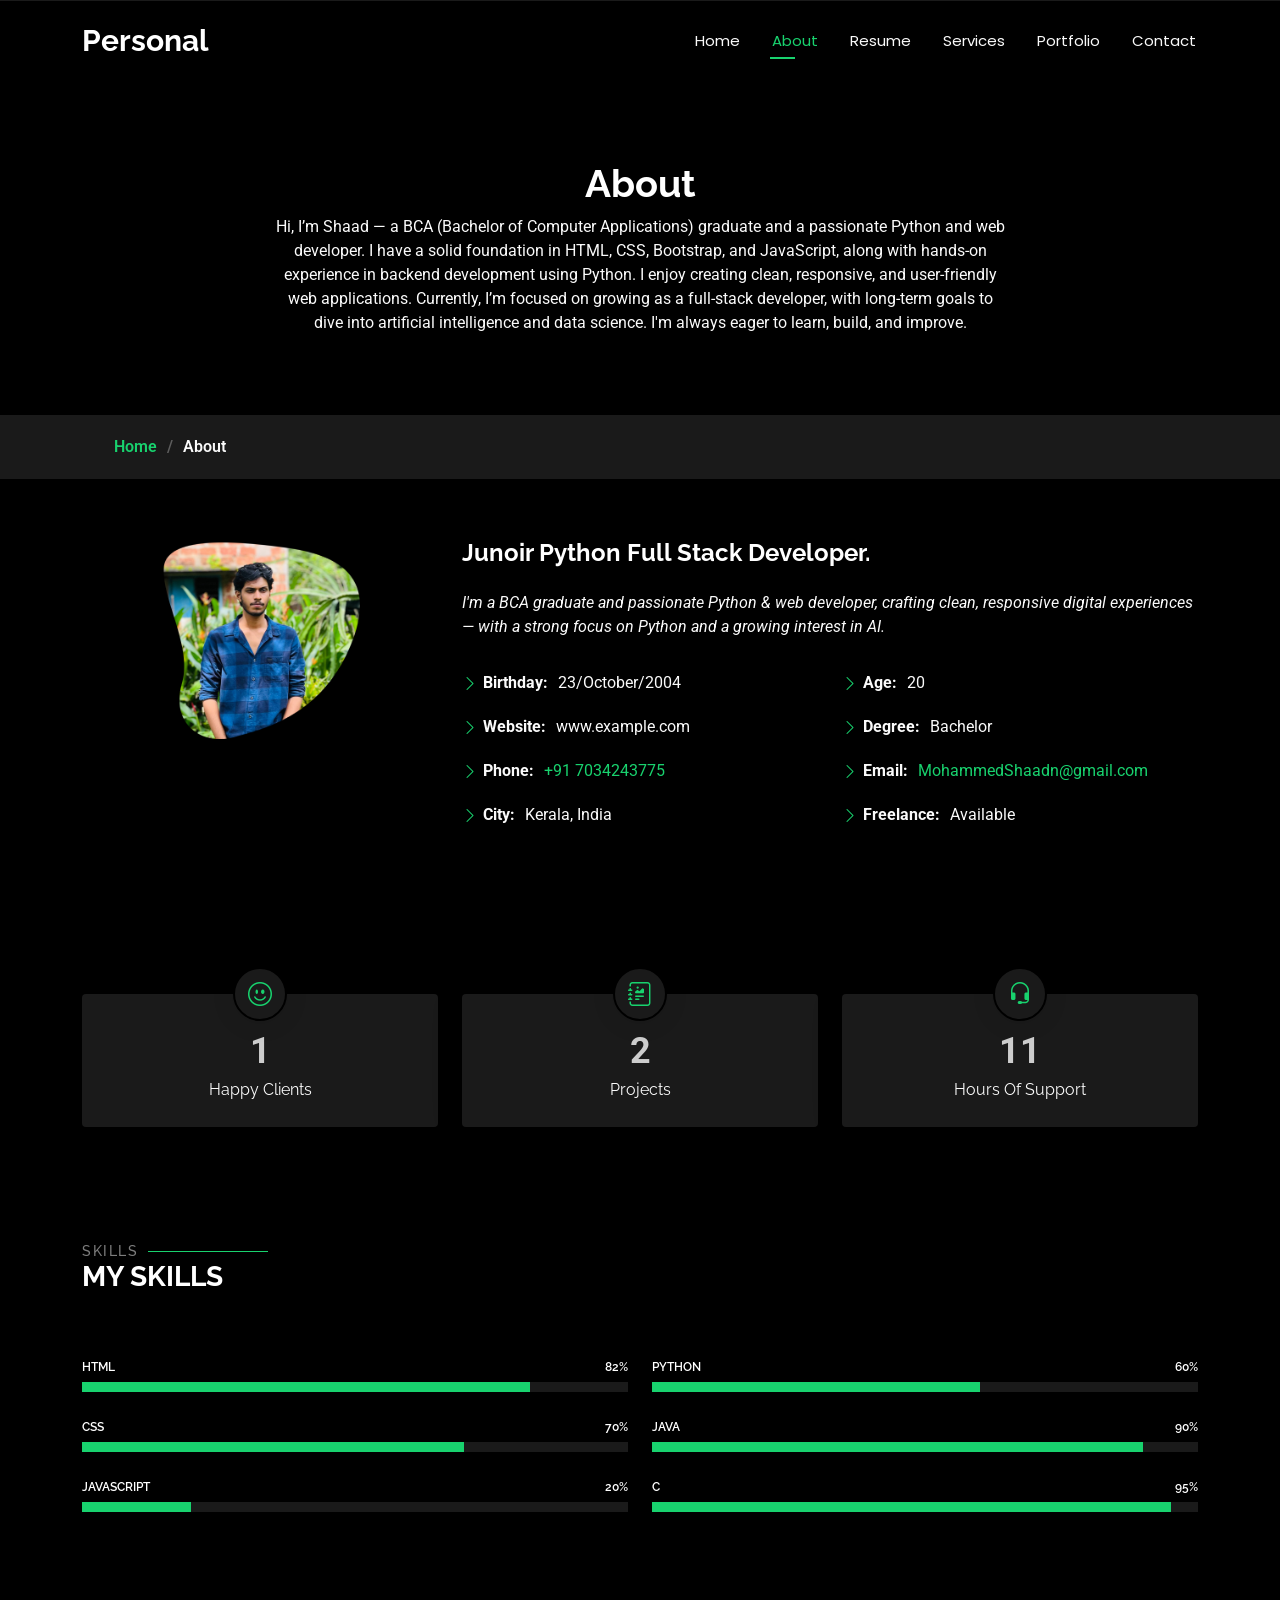
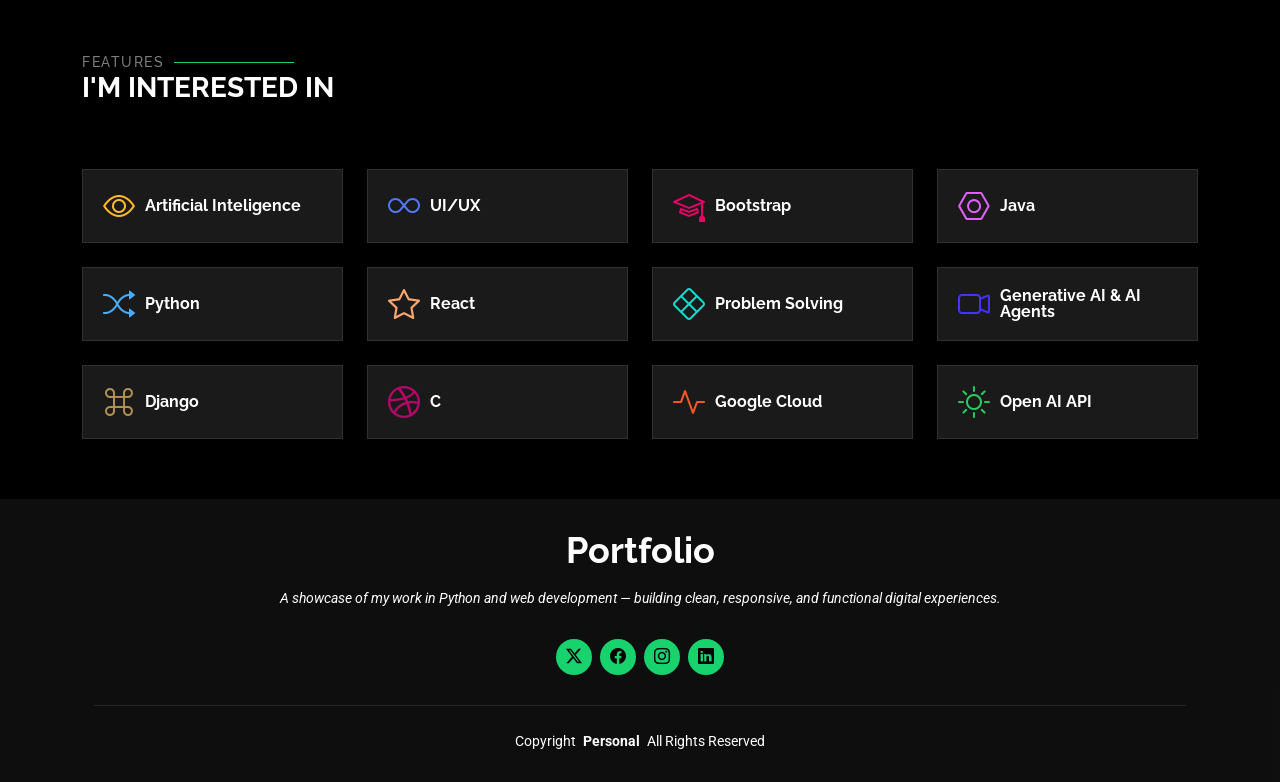
==== about.html @ e7021f92 "first commit" ====
<!DOCTYPE html>
<html lang="en">

<head>
  <meta charset="utf-8">
  <meta content="width=device-width, initial-scale=1.0" name="viewport">
  <title>About | Mohammed Shaad N</title>
  <meta name="description" content="">
  <meta name="keywords" content="">

  <!-- Favicons -->
  <link href="assets/img/favicon.png" rel="icon">
  <link href="assets/img/apple-touch-icon.png" rel="apple-touch-icon">

  <!-- Fonts -->
  <link href="https://fonts.googleapis.com" rel="preconnect">
  <link href="https://fonts.gstatic.com" rel="preconnect" crossorigin>
  <link href="https://fonts.googleapis.com/css2?family=Roboto:ital,wght@0,100;0,300;0,400;0,500;0,700;0,900;1,100;1,300;1,400;1,500;1,700;1,900&family=Poppins:ital,wght@0,100;0,200;0,300;0,400;0,500;0,600;0,700;0,800;0,900;1,100;1,200;1,300;1,400;1,500;1,600;1,700;1,800;1,900&family=Raleway:ital,wght@0,100;0,200;0,300;0,400;0,500;0,600;0,700;0,800;0,900;1,100;1,200;1,300;1,400;1,500;1,600;1,700;1,800;1,900&display=swap" rel="stylesheet">

  <!-- Vendor CSS Files -->
  <link href="assets/vendor/bootstrap/css/bootstrap.min.css" rel="stylesheet">
  <link href="assets/vendor/bootstrap-icons/bootstrap-icons.css" rel="stylesheet">
  <link href="assets/vendor/aos/aos.css" rel="stylesheet">
  <link href="assets/vendor/swiper/swiper-bundle.min.css" rel="stylesheet">
  <link href="assets/vendor/glightbox/css/glightbox.min.css" rel="stylesheet">

  <!-- Main CSS File -->
  <link href="assets/css/main.css" rel="stylesheet">

  <!-- =======================================================
  * Template Name: Personal
  * Template URL: https://bootstrapmade.com/personal-free-resume-bootstrap-template/
  * Updated: Mar 05 2025 with Bootstrap v5.3.3
  * Author: BootstrapMade.com
  * License: https://bootstrapmade.com/license/
  ======================================================== -->
</head>

<body class="about-page">

  <header id="header" class="header d-flex align-items-center fixed-top">
    <div class="container-fluid container-xl position-relative d-flex align-items-center justify-content-between">

      <a href="index.html" class="logo d-flex align-items-center">
        <!-- Uncomment the line below if you also wish to use an image logo -->
        <!-- <img src="assets/img/logo.webp" alt=""> -->
        <h1 class="sitename">Personal</h1>
      </a>

      <nav id="navmenu" class="navmenu">
        <ul>
          <li><a href="index.html">Home</a></li>
          <li><a href="about.html" class="active">About</a></li>
          <li><a href="resume.html">Resume</a></li>
          <li><a href="services.html">Services</a></li>
          <li><a href="portfolio.html">Portfolio</a></li>
          
          <li><a href="contact.html">Contact</a></li>
        </ul>
        <i class="mobile-nav-toggle d-xl-none bi bi-list"></i>
      </nav>

    </div>
  </header>

  <main class="main">

    <!-- Page Title -->
    <div class="page-title" data-aos="fade">
      <div class="heading">
        <div class="container">
          <div class="row d-flex justify-content-center text-center">
            <div class="col-lg-8">
              <h1>About</h1>
              <p class="mb-0">Hi, I’m Shaad — a BCA (Bachelor of Computer Applications) graduate and a passionate Python and web developer. I have a solid foundation in HTML, CSS, Bootstrap, and JavaScript, along with hands-on experience in backend development using Python. I enjoy creating clean, responsive, and user-friendly web applications. Currently, I’m focused on growing as a full-stack developer, with long-term goals to dive into artificial intelligence and data science. I'm always eager to learn, build, and improve.</p>
            </div>
          </div>
        </div>
      </div>
      <nav class="breadcrumbs">
        <div class="container">
          <ol>
            <li><a href="index.html">Home</a></li>
            <li class="current">About</li>
          </ol>
        </div>
      </nav>
    </div><!-- End Page Title -->

    <!-- About Section -->
    <section id="about" class="about section">

      <div class="container" data-aos="fade-up" data-aos-delay="100">

        <div class="row gy-4 justify-content-center">
          <div class="col-lg-4">
            <img src="assets/img/profile-img.png" class="img-fluid" alt="">
          </div>
          <div class="col-lg-8 content">
            <h2>Junoir Python Full Stack Developer.</h2>
            <p class="fst-italic py-3">
              I'm a BCA graduate and passionate Python & web developer, crafting clean, responsive digital experiences — with a strong focus on Python and a growing interest in AI.
            </p>
            <div class="row">
              <div class="col-lg-6">
                <ul>
                  <li><i class="bi bi-chevron-right"></i> <strong>Birthday:</strong> <span>23/October/2004</span></li>
                  <li><i class="bi bi-chevron-right"></i> <strong>Website:</strong> <span>www.example.com</span></li>
                  <li><i class="bi bi-chevron-right"></i> <strong>Phone:</strong><a href="tel:+917034243775"> <span>+91 7034243775</span></li></a>
                  <li><i class="bi bi-chevron-right"></i> <strong>City:</strong> <span>Kerala, India</span></li>
                </ul>
              </div>
              <div class="col-lg-6">
                <ul>
                  <li><i class="bi bi-chevron-right"></i> <strong>Age:</strong> <span>20</span></li>
                  <li><i class="bi bi-chevron-right"></i> <strong>Degree:</strong> <span>Bachelor</span></li>
                  <li><i class="bi bi-chevron-right"></i> <strong>Email:</strong> <a href="mailto:mohammedshaadn@gmail.com"><span>MohammedShaadn@gmail.com</span></li></a>
                  <li><i class="bi bi-chevron-right"></i> <strong>Freelance:</strong> <span>Available</span></li>
                </ul>
              </div>
            </div>
           
          </div>
        </div>

      </div>

    </section><!-- /About Section -->

    <!-- Stats Section -->
    <section id="stats" class="stats section">

      <div class="container" data-aos="fade-up" data-aos-delay="100">

        <div class="row gy-3">

          <div class="col-lg-4 col-md-12 d-flex flex-column align-items-center">
            <i class="bi bi-emoji-smile"></i>
            <div class="stats-item">
              <span data-purecounter-start="0" data-purecounter-end="3" data-purecounter-duration="1" class="purecounter"></span>
              <p>Happy Clients</p>
            </div>
          </div><!-- End Stats Item -->

          <div class="col-lg-4 col-md-12 d-flex flex-column align-items-center">
            <i class="bi bi-journal-richtext"></i>
            <div class="stats-item">
              <span data-purecounter-start="0" data-purecounter-end="4" data-purecounter-duration="1" class="purecounter"></span>
              <p>Projects</p>
            </div>
          </div><!-- End Stats Item -->

          <div class="col-lg-4 col-md-12 d-flex flex-column align-items-center">
            <i class="bi bi-headset"></i>
            <div class="stats-item">
              <span data-purecounter-start="0" data-purecounter-end="25" data-purecounter-duration="1" class="purecounter"></span>
              <p>Hours Of Support</p>
            </div>
          </div><!-- End Stats Item -->

          

        </div>

      </div>

    </section><!-- /Stats Section -->

    <!-- Skills Section -->
    <section id="skills" class="skills section">

      <!-- Section Title -->
      <div class="container section-title" data-aos="fade-up">
        <h2>Skills</h2>
        <div><span>My</span> <span class="description-title">Skills</span></div>
      </div><!-- End Section Title -->

      <div class="container" data-aos="fade-up" data-aos-delay="100">

        <div class="row skills-content skills-animation">

          <div class="col-lg-6">

            <div class="progress">
              <span class="skill"><span>HTML</span> <i class="val">82%</i></span>
              <div class="progress-bar-wrap">
                <div class="progress-bar" role="progressbar" aria-valuenow="82" aria-valuemin="0" aria-valuemax="100"></div>
              </div>
            </div><!-- End Skills Item -->

            <div class="progress">
              <span class="skill"><span>CSS</span> <i class="val">70%</i></span>
              <div class="progress-bar-wrap">
                <div class="progress-bar" role="progressbar" aria-valuenow="70" aria-valuemin="0" aria-valuemax="100"></div>
              </div>
            </div><!-- End Skills Item -->

            <div class="progress">
              <span class="skill"><span>JavaScript</span> <i class="val">20%</i></span>
              <div class="progress-bar-wrap">
                <div class="progress-bar" role="progressbar" aria-valuenow="20" aria-valuemin="0" aria-valuemax="100"></div>
              </div>
            </div><!-- End Skills Item -->

          </div>

          <div class="col-lg-6">

            <div class="progress">
              <span class="skill"><span>Python</span> <i class="val">60%</i></span>
              <div class="progress-bar-wrap">
                <div class="progress-bar" role="progressbar" aria-valuenow="60" aria-valuemin="0" aria-valuemax="100"></div>
              </div>
            </div><!-- End Skills Item -->

            <div class="progress">
              <span class="skill"><span>Java</span> <i class="val">90%</i></span>
              <div class="progress-bar-wrap">
                <div class="progress-bar" role="progressbar" aria-valuenow="90" aria-valuemin="0" aria-valuemax="100"></div>
              </div>
            </div><!-- End Skills Item -->

            <div class="progress">
              <span class="skill"><span>C</span> <i class="val">95%</i></span>
              <div class="progress-bar-wrap">
                <div class="progress-bar" role="progressbar" aria-valuenow="95" aria-valuemin="0" aria-valuemax="100"></div>
              </div>
            </div><!-- End Skills Item -->

          </div>

        </div>

      </div>

    </section><!-- /Skills Section -->

    <!-- Interests Section -->
    <section id="interests" class="interests section">

      <!-- Section Title -->
      <div class="container section-title" data-aos="fade-up">
        <h2>Features</h2>
        <div><span>I'm</span> <span class="description-title">interested in</span></div>
      </div><!-- End Section Title -->

      <div class="container">

        <div class="row gy-4">

          <div class="col-lg-3 col-md-4" data-aos="fade-up" data-aos-delay="100">
            <div class="features-item">
              <i class="bi bi-eye" style="color: #ffbb2c;"></i>
              <h3><a href="" class="stretched-link">Artificial Inteligence</a></h3>
            </div>
          </div><!-- End Feature Item -->

          <div class="col-lg-3 col-md-4" data-aos="fade-up" data-aos-delay="200">
            <div class="features-item">
              <i class="bi bi-infinity" style="color: #5578ff;"></i>
              <h3><a href="" class="stretched-link">UI/UX</a></h3>
            </div>
          </div><!-- End Feature Item -->

          <div class="col-lg-3 col-md-4" data-aos="fade-up" data-aos-delay="300">
            <div class="features-item">
              <i class="bi bi-mortarboard" style="color: #e80368;"></i>
              <h3><a href="" class="stretched-link">Bootstrap</a></h3>
            </div>
          </div><!-- End Feature Item -->

          <div class="col-lg-3 col-md-4" data-aos="fade-up" data-aos-delay="400">
            <div class="features-item">
              <i class="bi bi-nut" style="color: #e361ff;"></i>
              <h3><a href="" class="stretched-link">Java</a></h3>
            </div>
          </div><!-- End Feature Item -->

          <div class="col-lg-3 col-md-4" data-aos="fade-up" data-aos-delay="500">
            <div class="features-item">
              <i class="bi bi-shuffle" style="color: #47aeff;"></i>
              <h3><a href="" class="stretched-link">Python</a></h3>
            </div>
          </div><!-- End Feature Item -->

          <div class="col-lg-3 col-md-4" data-aos="fade-up" data-aos-delay="600">
            <div class="features-item">
              <i class="bi bi-star" style="color: #ffa76e;"></i>
              <h3><a href="" class="stretched-link">React</a></h3>
            </div>
          </div><!-- End Feature Item -->

          <div class="col-lg-3 col-md-4" data-aos="fade-up" data-aos-delay="700">
            <div class="features-item">
              <i class="bi bi-x-diamond" style="color: #11dbcf;"></i>
              <h3><a href="" class="stretched-link">Problem Solving</a></h3>
            </div>
          </div><!-- End Feature Item -->

          <div class="col-lg-3 col-md-4" data-aos="fade-up" data-aos-delay="800">
            <div class="features-item">
              <i class="bi bi-camera-video" style="color: #4233ff;"></i>
              <h3><a href="" class="stretched-link">Generative AI & AI Agents</a></h3>
            </div>
          </div><!-- End Feature Item -->

          <div class="col-lg-3 col-md-4" data-aos="fade-up" data-aos-delay="900">
            <div class="features-item">
              <i class="bi bi-command" style="color: #b2904f;"></i>
              <h3><a href="" class="stretched-link">Django</a></h3>
            </div>
          </div><!-- End Feature Item -->

          <div class="col-lg-3 col-md-4" data-aos="fade-up" data-aos-delay="1000">
            <div class="features-item">
              <i class="bi bi-dribbble" style="color: #b20969;"></i>
              <h3><a href="" class="stretched-link">C</a></h3>
            </div>
          </div><!-- End Feature Item -->

          <div class="col-lg-3 col-md-4" data-aos="fade-up" data-aos-delay="1100">
            <div class="features-item">
              <i class="bi bi-activity" style="color: #ff5828;"></i>
              <h3><a href="" class="stretched-link">Google Cloud</a></h3>
            </div>
          </div><!-- End Feature Item -->

          <div class="col-lg-3 col-md-4" data-aos="fade-up" data-aos-delay="1200">
            <div class="features-item">
              <i class="bi bi-brightness-high" style="color: #29cc61;"></i>
              <h3><a href="" class="stretched-link">Open AI API</a></h3>
            </div>
          </div><!-- End Feature Item -->

        </div>

      </div>

    </section><!-- /Interests Section -->

    

  </main>

  <footer id="footer" class="footer dark-background">
    <div class="container">
      <h3 class="sitename">Portfolio</h3>
      <p>A showcase of my work in Python and web development — building clean, responsive, and functional digital experiences.</p>
      <div class="social-links d-flex justify-content-center">
        <a href="https://x.com/Sha444ad"><i class="bi bi-twitter-x"></i></a>
        <a href="https://www.facebook.com/shaad.mohammed.180/"><i class="bi bi-facebook"></i></a>
        <a href="https://www.instagram.com/sha.aadn?igsh=aG5zY3FubmIzbTVn&utm_source=qr"><i class="bi bi-instagram"></i></a>
        <a href="https://www.linkedin.com/in/mohammed-shaad-n/"><i class="bi bi-linkedin"></i></a>
      </div>
      <div class="container">
        <div class="copyright">
          <span>Copyright</span> <strong class="px-1 sitename">Personal</strong> <span>All Rights Reserved</span>
        </div>
        
      </div>
    </div>
  </footer>

  <!-- Scroll Top -->
  <a href="#" id="scroll-top" class="scroll-top d-flex align-items-center justify-content-center"><i class="bi bi-arrow-up-short"></i></a>

  <!-- Preloader -->
  <div id="preloader"></div>

  <!-- Vendor JS Files -->
  <script src="assets/vendor/bootstrap/js/bootstrap.bundle.min.js"></script>
  <script src="assets/vendor/php-email-form/validate.js"></script>
  <script src="assets/vendor/aos/aos.js"></script>
  <script src="assets/vendor/typed.js/typed.umd.js"></script>
  <script src="assets/vendor/purecounter/purecounter_vanilla.js"></script>
  <script src="assets/vendor/waypoints/noframework.waypoints.js"></script>
  <script src="assets/vendor/swiper/swiper-bundle.min.js"></script>
  <script src="assets/vendor/glightbox/js/glightbox.min.js"></script>
  <script src="assets/vendor/imagesloaded/imagesloaded.pkgd.min.js"></script>
  <script src="assets/vendor/isotope-layout/isotope.pkgd.min.js"></script>

  <!-- Main JS File -->
  <script src="assets/js/main.js"></script>

</body>

</html>
---- assets/css/main.css ----
/**
* Template Name: Personal
* Template URL: https://bootstrapmade.com/personal-free-resume-bootstrap-template/
* Updated: Mar 05 2025 with Bootstrap v5.3.3
* Author: BootstrapMade.com
* License: https://bootstrapmade.com/license/
*/

/*--------------------------------------------------------------
# Font & Color Variables
# Help: https://bootstrapmade.com/color-system/
--------------------------------------------------------------*/
/* Fonts */
:root {
  --default-font: "Roboto",  system-ui, -apple-system, "Segoe UI", Roboto, "Helvetica Neue", Arial, "Noto Sans", "Liberation Sans", sans-serif, "Apple Color Emoji", "Segoe UI Emoji", "Segoe UI Symbol", "Noto Color Emoji";
  --heading-font: "Raleway",  sans-serif;
  --nav-font: "Poppins",  sans-serif;
}

/* Global Colors - The following color variables are used throughout the website. Updating them here will change the color scheme of the entire website */
:root { 
  --background-color: #000000; /* Background color for the entire website, including individual sections */
  --default-color: #fafafa; /* Default color used for the majority of the text content across the entire website */
  --heading-color: #ffffff; /* Color for headings, subheadings and title throughout the website */
  --accent-color: #18d26e; /* Accent color that represents your brand on the website. It's used for buttons, links, and other elements that need to stand out */
  --surface-color: #1a1a1a; /* The surface color is used as a background of boxed elements within sections, such as cards, icon boxes, or other elements that require a visual separation from the global background. */
  --contrast-color: #000000; /* Contrast color for text, ensuring readability against backgrounds of accent, heading, or default colors. */
}

/* Nav Menu Colors - The following color variables are used specifically for the navigation menu. They are separate from the global colors to allow for more customization options */
:root {
  --nav-color: #fafafa;  /* The default color of the main navmenu links */
  --nav-hover-color: #18d26e; /* Applied to main navmenu links when they are hovered over or active */
  --nav-mobile-background-color: #1a1a1a; /* Used as the background color for mobile navigation menu */
  --nav-dropdown-background-color: #1a1a1a; /* Used as the background color for dropdown items that appear when hovering over primary navigation items */
  --nav-dropdown-color: #fafafa; /* Used for navigation links of the dropdown items in the navigation menu. */
  --nav-dropdown-hover-color: #18d26e; /* Similar to --nav-hover-color, this color is applied to dropdown navigation links when they are hovered over. */
}

/* Color Presets - These classes override global colors when applied to any section or element, providing reuse of the sam color scheme. */

.light-background {
  --background-color: #1a1a1a;
  --surface-color: #343434;
}

.dark-background {
  --background-color: rgba(15, 15, 15, 0.975);
  --default-color: #ffffff;
  --heading-color: #ffffff;
  --surface-color: #292929f9;
  --contrast-color: #000000;
}

/* Smooth scroll */
:root {
  scroll-behavior: smooth;
}

/*--------------------------------------------------------------
# General Styling & Shared Classes
--------------------------------------------------------------*/
body {
  color: var(--default-color);
  background-color: var(--background-color);
  font-family: var(--default-font);
}

a {
  color: var(--accent-color);
  text-decoration: none;
  transition: 0.3s;
}

a:hover {
  color: color-mix(in srgb, var(--accent-color), transparent 25%);
  text-decoration: none;
}

h1,
h2,
h3,
h4,
h5,
h6 {
  color: var(--heading-color);
  font-family: var(--heading-font);
}

/* PHP Email Form Messages
------------------------------*/
.php-email-form .error-message {
  display: none;
  background: #df1529;
  color: #ffffff;
  text-align: left;
  padding: 15px;
  margin-bottom: 24px;
  font-weight: 600;
}

.php-email-form .sent-message {
  display: none;
  color: #ffffff;
  background: #059652;
  text-align: center;
  padding: 15px;
  margin-bottom: 24px;
  font-weight: 600;
}

.php-email-form .loading {
  display: none;
  background: var(--surface-color);
  text-align: center;
  padding: 15px;
  margin-bottom: 24px;
}

.php-email-form .loading:before {
  content: "";
  display: inline-block;
  border-radius: 50%;
  width: 24px;
  height: 24px;
  margin: 0 10px -6px 0;
  border: 3px solid var(--accent-color);
  border-top-color: var(--surface-color);
  animation: php-email-form-loading 1s linear infinite;
}

@keyframes php-email-form-loading {
  0% {
    transform: rotate(0deg);
  }

  100% {
    transform: rotate(360deg);
  }
}

/*--------------------------------------------------------------
# Global Header
--------------------------------------------------------------*/
.header {
  --background-color: rgba(0, 0, 0, 0);
  color: var(--default-color);
  background-color: var(--background-color);
  padding: 15px 0;
  transition: all 0.5s;
  z-index: 997;
}

.header .logo {
  line-height: 1;
}

.header .logo img {
  max-height: 32px;
  margin-right: 8px;
}

.header .logo h1 {
  font-size: 30px;
  margin: 0;
  font-weight: 700;
  color: var(--heading-color);
}

.scrolled .header {
  box-shadow: 0px 0 18px rgba(0, 0, 0, 0.1);
}

/* Global Header on Scroll
------------------------------*/
.scrolled .header {
  --background-color: rgba(0, 0, 0, 0.8);
}

/*--------------------------------------------------------------
# Navigation Menu
--------------------------------------------------------------*/
/* Desktop Navigation */
@media (min-width: 1200px) {
  .navmenu {
    padding: 0;
  }

  .navmenu ul {
    margin: 0;
    padding: 0;
    display: flex;
    list-style: none;
    align-items: center;
  }

  .navmenu li {
    position: relative;
  }

  .navmenu>ul>li {
    white-space: nowrap;
    padding: 15px 14px;
  }

  .navmenu>ul>li:last-child {
    padding-right: 0;
  }

  .navmenu a,
  .navmenu a:focus {
    color: var(--nav-color);
    font-size: 15px;
    padding: 0 2px;
    font-family: var(--nav-font);
    font-weight: 400;
    display: flex;
    align-items: center;
    justify-content: space-between;
    white-space: nowrap;
    transition: 0.3s;
    position: relative;
  }

  .navmenu a i,
  .navmenu a:focus i {
    font-size: 12px;
    line-height: 0;
    margin-left: 5px;
    transition: 0.3s;
  }

  .navmenu>ul>li>a:before {
    content: "";
    position: absolute;
    height: 2px;
    bottom: -6px;
    left: 0;
    background-color: var(--nav-hover-color);
    visibility: hidden;
    width: 0px;
    transition: all 0.3s ease-in-out 0s;
  }

  .navmenu a:hover:before,
  .navmenu li:hover>a:before,
  .navmenu .active:before {
    visibility: visible;
    width: 25px;
  }

  .navmenu li:hover>a,
  .navmenu .active,
  .navmenu .active:focus {
    color: var(--nav-hover-color);
  }

  .navmenu .dropdown ul {
    margin: 0;
    padding: 10px 0;
    background: var(--nav-dropdown-background-color);
    display: block;
    position: absolute;
    visibility: hidden;
    left: 14px;
    top: 130%;
    opacity: 0;
    transition: 0.3s;
    border-radius: 4px;
    z-index: 99;
    box-shadow: 0px 0px 30px rgba(0, 0, 0, 0.1);
  }

  .navmenu .dropdown ul li {
    min-width: 200px;
  }

  .navmenu .dropdown ul a {
    padding: 10px 20px;
    font-size: 15px;
    text-transform: none;
    color: var(--nav-dropdown-color);
  }

  .navmenu .dropdown ul a i {
    font-size: 12px;
  }

  .navmenu .dropdown ul a:hover,
  .navmenu .dropdown ul .active:hover,
  .navmenu .dropdown ul li:hover>a {
    color: var(--nav-dropdown-hover-color);
  }

  .navmenu .dropdown:hover>ul {
    opacity: 1;
    top: 100%;
    visibility: visible;
  }

  .navmenu .dropdown .dropdown ul {
    top: 0;
    left: -90%;
    visibility: hidden;
  }

  .navmenu .dropdown .dropdown:hover>ul {
    opacity: 1;
    top: 0;
    left: -100%;
    visibility: visible;
  }
}

/* Mobile Navigation */
@media (max-width: 1199px) {
  .mobile-nav-toggle {
    color: var(--nav-color);
    font-size: 28px;
    line-height: 0;
    margin-right: 10px;
    cursor: pointer;
    transition: color 0.3s;
  }

  .navmenu {
    padding: 0;
    z-index: 9997;
  }

  .navmenu ul {
    display: none;
    list-style: none;
    position: absolute;
    inset: 60px 20px 20px 20px;
    padding: 10px 0;
    margin: 0;
    border-radius: 6px;
    background-color: var(--nav-mobile-background-color);
    border: 1px solid color-mix(in srgb, var(--default-color), transparent 90%);
    box-shadow: none;
    overflow-y: auto;
    transition: 0.3s;
    z-index: 9998;
  }

  .navmenu a,
  .navmenu a:focus {
    color: var(--nav-dropdown-color);
    padding: 10px 20px;
    font-family: var(--nav-font);
    font-size: 17px;
    font-weight: 500;
    display: flex;
    align-items: center;
    justify-content: space-between;
    white-space: nowrap;
    transition: 0.3s;
  }

  .navmenu a i,
  .navmenu a:focus i {
    font-size: 12px;
    line-height: 0;
    margin-left: 5px;
    width: 30px;
    height: 30px;
    display: flex;
    align-items: center;
    justify-content: center;
    border-radius: 50%;
    transition: 0.3s;
    background-color: color-mix(in srgb, var(--accent-color), transparent 90%);
  }

  .navmenu a i:hover,
  .navmenu a:focus i:hover {
    background-color: var(--accent-color);
    color: var(--contrast-color);
  }

  .navmenu a:hover,
  .navmenu .active,
  .navmenu .active:focus {
    color: var(--nav-dropdown-hover-color);
  }

  .navmenu .active i,
  .navmenu .active:focus i {
    background-color: var(--accent-color);
    color: var(--contrast-color);
    transform: rotate(180deg);
  }

  .navmenu .dropdown ul {
    position: static;
    display: none;
    z-index: 99;
    padding: 10px 0;
    margin: 10px 20px;
    background-color: var(--nav-dropdown-background-color);
    transition: all 0.5s ease-in-out;
  }

  .navmenu .dropdown ul ul {
    background-color: rgba(33, 37, 41, 0.1);
  }

  .navmenu .dropdown>.dropdown-active {
    display: block;
    background-color: rgba(33, 37, 41, 0.03);
  }

  .mobile-nav-active {
    overflow: hidden;
  }

  .mobile-nav-active .mobile-nav-toggle {
    color: #fff;
    position: absolute;
    font-size: 32px;
    top: 15px;
    right: 15px;
    margin-right: 0;
    z-index: 9999;
  }

  .mobile-nav-active .navmenu {
    position: fixed;
    overflow: hidden;
    inset: 0;
    background: rgba(33, 37, 41, 0.8);
    transition: 0.3s;
  }

  .mobile-nav-active .navmenu>ul {
    display: block;
  }
}

/*--------------------------------------------------------------
# Global Footer
--------------------------------------------------------------*/
.footer {
  color: var(--default-color);
  background-color: var(--background-color);
  font-size: 14px;
  text-align: center;
  padding: 30px 0;
  position: relative;
}

.footer h3 {
  font-size: 36px;
  font-weight: 700;
  position: relative;
  padding: 0;
  margin: 0 0 15px 0;
}

.footer p {
  font-size: 15;
  font-style: italic;
  padding: 0;
  margin: 0 0 30px 0;
}

.footer .social-links {
  margin: 0 0 30px 0;
}

.footer .social-links a {
  font-size: 16px;
  display: flex;
  align-items: center;
  justify-content: center;
  background: var(--accent-color);
  color: var(--contrast-color);
  line-height: 1;
  margin: 0 4px;
  border-radius: 50%;
  text-align: center;
  width: 36px;
  height: 36px;
  transition: 0.3s;
}

.footer .social-links a:hover {
  background: color-mix(in srgb, var(--accent-color), transparent 20%);
  text-decoration: none;
}

.footer .copyright {
  padding-top: 25px;
  border-top: 1px solid color-mix(in srgb, var(--default-color), transparent 90%);
}

.footer .credits {
  font-size: 13px;
  padding-top: 5px;
}

/*--------------------------------------------------------------
# Preloader
--------------------------------------------------------------*/
#preloader {
  position: fixed;
  inset: 0;
  z-index: 999999;
  overflow: hidden;
  background: var(--background-color);
  transition: all 0.6s ease-out;
}

#preloader:before {
  content: "";
  position: fixed;
  top: calc(50% - 30px);
  left: calc(50% - 30px);
  border: 6px solid #ffffff;
  border-color: var(--accent-color) transparent var(--accent-color) transparent;
  border-radius: 50%;
  width: 60px;
  height: 60px;
  animation: animate-preloader 1.5s linear infinite;
}

@keyframes animate-preloader {
  0% {
    transform: rotate(0deg);
  }

  100% {
    transform: rotate(360deg);
  }
}

/*--------------------------------------------------------------
# Scroll Top Button
--------------------------------------------------------------*/
.scroll-top {
  position: fixed;
  visibility: hidden;
  opacity: 0;
  right: 15px;
  bottom: -15px;
  z-index: 99999;
  background-color: var(--accent-color);
  width: 44px;
  height: 44px;
  border-radius: 50px;
  transition: all 0.4s;
}

.scroll-top i {
  font-size: 24px;
  color: var(--contrast-color);
  line-height: 0;
}

.scroll-top:hover {
  background-color: color-mix(in srgb, var(--accent-color), transparent 20%);
  color: var(--contrast-color);
}

.scroll-top.active {
  visibility: visible;
  opacity: 1;
  bottom: 15px;
}

/*--------------------------------------------------------------
# Disable aos animation delay on mobile devices
--------------------------------------------------------------*/
@media screen and (max-width: 768px) {
  [data-aos-delay] {
    transition-delay: 0 !important;
  }
}

/*--------------------------------------------------------------
# Global Page Titles & Breadcrumbs
--------------------------------------------------------------*/
.page-title {
  color: var(--default-color);
  background-color: var(--background-color);
  position: relative;
}

.page-title .heading {
  padding: 160px 0 80px 0;
  border-top: 1px solid color-mix(in srgb, var(--default-color), transparent 90%);
}

.page-title .heading h1 {
  font-size: 38px;
  font-weight: 700;
}

.page-title nav {
  background-color: color-mix(in srgb, var(--default-color), transparent 90%);
  padding: 20px 0;
}

.page-title nav ol {
  display: flex;
  flex-wrap: wrap;
  list-style: none;
  margin: 0;
  font-size: 16px;
  font-weight: 600;
}

.page-title nav ol li+li {
  padding-left: 10px;
}

.page-title nav ol li+li::before {
  content: "/";
  display: inline-block;
  padding-right: 10px;
  color: color-mix(in srgb, var(--default-color), transparent 70%);
}

/*--------------------------------------------------------------
# Global Sections
--------------------------------------------------------------*/
section,
.section {
  color: var(--default-color);
  background-color: var(--background-color);
  padding: 60px 0;
  scroll-margin-top: 100px;
  overflow: clip;
}

@media (max-width: 1199px) {

  section,
  .section {
    scroll-margin-top: 66px;
  }
}

/*--------------------------------------------------------------
# Global Section Titles
--------------------------------------------------------------*/
.section-title {
  padding-bottom: 60px;
  position: relative;
}

.section-title h2 {
  font-size: 14px;
  font-weight: 500;
  padding: 0;
  line-height: 1px;
  margin: 0;
  letter-spacing: 1.5px;
  text-transform: uppercase;
  color: color-mix(in srgb, var(--default-color), transparent 50%);
  position: relative;
}

.section-title h2::after {
  content: "";
  width: 120px;
  height: 1px;
  display: inline-block;
  background: var(--accent-color);
  margin: 4px 10px;
}

.section-title div {
  color: var(--heading-color);
  margin: 0;
  margin: 0;
  font-size: 28px;
  font-weight: 700;
  text-transform: uppercase;
  font-family: var(--heading-font);
}

/*--------------------------------------------------------------
# Hero Section
--------------------------------------------------------------*/
.hero {
  width: 100%;
  min-height: 100vh;
  position: relative;
  padding: 80px 0;
  display: flex;
  align-items: center;
  justify-content: center;
}

.hero img {
  position: absolute;
  inset: 0;
  display: block;
  width: 100%;
  height: 100%;
  object-fit: cover;
  z-index: 1;
}

.hero .container {
  position: relative;
  z-index: 3;
}

.hero h2 {
  margin: 0;
  font-size: 64px;
  font-weight: 700;
}

.hero p {
  margin: 5px 0 0 0;
  font-size: 26px;
}

.hero p span {
  letter-spacing: 1px;
  border-bottom: 2px solid var(--accent-color);
}

.hero .social-links {
  margin-top: 25px;
}

.hero .social-links a {
  background-color: color-mix(in srgb, var(--default-color), transparent 90%);
  color: var(--default-color);
  font-size: 14px;
  width: 40px;
  height: 40px;
  border-radius: 50px;
  display: inline-flex;
  align-items: center;
  justify-content: center;
  margin-right: 20px;
  transition: 0.3s;
}

.hero .social-links a:hover {
  background-color: var(--accent-color);
}

@media (max-width: 768px) {
  .hero h2 {
    font-size: 32px;
  }

  .hero p {
    font-size: 20px;
  }
}

/*--------------------------------------------------------------
# About Section
--------------------------------------------------------------*/
.about .content h2 {
  font-weight: 700;
  font-size: 24px;
}

.about .content ul {
  list-style: none;
  padding: 0;
}

.about .content ul li {
  margin-bottom: 20px;
  display: flex;
  align-items: center;
}

.about .content ul strong {
  margin-right: 10px;
}

.about .content ul i {
  font-size: 16px;
  margin-right: 5px;
  color: var(--accent-color);
  line-height: 0;
}

/*--------------------------------------------------------------
# Stats Section
--------------------------------------------------------------*/
.stats i {
  
  background-color: var(--surface-color);
  color: var(--accent-color);
  box-shadow: 0px 2px 25px rgba(0, 0, 0, 0.1);
  width: 54px;
  height: 54px;
  font-size: 24px;
  border-radius: 50px;
  border: 2px solid var(--background-color);
  display: inline-flex;
  align-items: center;
  justify-content: center;
  position: relative;
  z-index: 1;
}

.stats .stats-item {
  background-color: var(--surface-color);
  margin-top: -27px;
  padding: 30px 30px 25px 30px;
  width: 100%;
  position: relative;
  text-align: center;
  box-shadow: 0px 2px 35px rgba(0, 0, 0, 0.1);
  border-radius: 4px;
  z-index: 0;
  
}

.stats .stats-item span {
  font-size: 36px;
  display: block;
  font-weight: 700;
  color: color-mix(in srgb, var(--default-color), transparent 20%);
}

.stats .stats-item p {
  padding: 0;
  margin: 0;
  font-family: var(--heading-font);
  font-size: 16px;
}

/*--------------------------------------------------------------
# Skills Section
--------------------------------------------------------------*/
.skills .progress {
  height: 60px;
  display: block;
  background: none;
  border-radius: 0;
}

.skills .progress .skill {
  color: var(--heading-color);
  padding: 0;
  margin: 0 0 6px 0;
  text-transform: uppercase;
  display: block;
  font-weight: 600;
  font-family: var(--heading-font);
}

.skills .progress .skill .val {
  float: right;
  font-style: normal;
}

.skills .progress-bar-wrap {
  background: color-mix(in srgb, var(--default-color), transparent 90%);
  height: 10px;
}

.skills .progress-bar {
  width: 1px;
  height: 10px;
  transition: 0.9s;
  background-color: var(--accent-color);
}

/*--------------------------------------------------------------
# Interests Section
--------------------------------------------------------------*/
.interests .features-item {
  background-color: var(--surface-color);
  display: flex;
  align-items: center;
  padding: 20px;
  transition: 0.3s;
  border: 1px solid color-mix(in srgb, var(--default-color), transparent 90%);
  position: relative;
}

.interests .features-item i {
  font-size: 32px;
  padding-right: 10px;
  line-height: 0;
}

.interests .features-item h3 {
  font-weight: 700;
  margin: 0;
  padding: 0;
  line-height: 1;
  font-size: 16px;
}

.interests .features-item h3 a {
  color: var(--heading-color);
  transition: 0.3s;
}

.interests .features-item:hover {
  border-color: var(--accent-color);
}

.interests .features-item:hover h3 a {
  color: var(--accent-color);
}

/*--------------------------------------------------------------
# Testimonials Section
--------------------------------------------------------------*/
.testimonials .testimonials-carousel,
.testimonials .testimonials-slider {
  overflow: hidden;
}

.testimonials .testimonial-item {
  box-sizing: content-box;
  min-height: 320px;
}

.testimonials .testimonial-item .testimonial-img {
  width: 90px;
  border-radius: 50%;
  margin: -40px 0 0 40px;
  position: relative;
  z-index: 2;
  border: 6px solid var(--background-color);
}

.testimonials .testimonial-item h3 {
  font-size: 18px;
  font-weight: bold;
  margin: 10px 0 5px 45px;
}

.testimonials .testimonial-item h4 {
  font-size: 14px;
  color: color-mix(in srgb, var(--default-color), transparent 20%);
  margin: 0 0 0 45px;
}

.testimonials .testimonial-item .quote-icon-left,
.testimonials .testimonial-item .quote-icon-right {
  color: color-mix(in srgb, var(--accent-color), transparent 50%);
  font-size: 26px;
  line-height: 0;
}

.testimonials .testimonial-item .quote-icon-left {
  display: inline-block;
  left: -5px;
  position: relative;
}

.testimonials .testimonial-item .quote-icon-right {
  display: inline-block;
  right: -5px;
  position: relative;
  top: 10px;
  transform: scale(-1, -1);
}

.testimonials .testimonial-item p {
  font-style: italic;
  margin: 0 15px 0 15px;
  padding: 20px 20px 60px 20px;
  background: var(--surface-color);
  border-radius: 6px;
  position: relative;
  z-index: 1;
}

.testimonials .swiper-wrapper {
  height: auto;
}

.testimonials .swiper-pagination {
  margin-top: 20px;
  position: relative;
}

.testimonials .swiper-pagination .swiper-pagination-bullet {
  width: 12px;
  height: 12px;
  background-color: var(--background-color);
  opacity: 1;
  border: 1px solid var(--accent-color);
}

.testimonials .swiper-pagination .swiper-pagination-bullet-active {
  background-color: var(--accent-color);
}

/*--------------------------------------------------------------
# Resume Section
--------------------------------------------------------------*/
.resume .resume-title {
  color: var(--heading-color);
  font-size: 26px;
  font-weight: 700;
  margin-top: 20px;
  margin-bottom: 20px;
}

.resume .resume-item {
  padding: 0 0 20px 20px;
  margin-top: -2px;
  border-left: 2px solid var(--accent-color);
  position: relative;
}

.resume .resume-item h4 {
  line-height: 18px;
  font-size: 18px;
  font-weight: 600;
  text-transform: uppercase;
  color: color-mix(in srgb, var(--default-color), transparent 20%);
  margin-bottom: 10px;
}

.resume .resume-item h5 {
  font-size: 16px;
  padding: 5px 15px;
  display: inline-block;
  font-weight: 600;
  margin-bottom: 10px;
}

.resume .resume-item ul {
  padding-left: 20px;
}

.resume .resume-item ul li {
  padding-bottom: 10px;
}

.resume .resume-item:last-child {
  padding-bottom: 0;
}

.resume .resume-item::before {
  content: "";
  position: absolute;
  width: 16px;
  height: 16px;
  border-radius: 50px;
  left: -9px;
  top: 0;
  background: var(--background-color);
  border: 2px solid var(--accent-color);
}

/*--------------------------------------------------------------
# Services Section
--------------------------------------------------------------*/
.services .service-item {
  background-color: var(--surface-color);
  text-align: center;
  padding: 80px 20px;
  transition: all ease-in-out 0.3s;
  height: 100%;
}

.services .service-item .icon {
  margin: 0 auto;
  width: 64px;
  height: 64px;
  background: var(--accent-color);
  border-radius: 4px;
  display: flex;
  align-items: center;
  justify-content: center;
  margin-bottom: 20px;
  transition: 0.3s;
  transform-style: preserve-3d;
}

.services .service-item .icon i {
  color: var(--contrast-color);
  font-size: 28px;
  transition: ease-in-out 0.3s;
}

.services .service-item .icon::before {
  position: absolute;
  content: "";
  left: -8px;
  top: -8px;
  height: 100%;
  width: 100%;
  background: color-mix(in srgb, var(--accent-color), transparent 80%);
  border-radius: 5px;
  transition: all 0.3s ease-out 0s;
  transform: translateZ(-1px);
}

.services .service-item h3 {
  font-weight: 700;
  margin: 10px 0 15px 0;
  font-size: 22px;
}

.services .service-item p {
  line-height: 24px;
  font-size: 14px;
  margin-bottom: 0;
}

.services .service-item:hover {
  background: var(--accent-color);
  border-color: var(--accent-color);
}

.services .service-item:hover .icon {
  background: var(--surface-color);
}

.services .service-item:hover .icon i {
  color: var(--accent-color);
}

.services .service-item:hover .icon::before {
  background: color-mix(in srgb, var(--background-color), transparent 70%);
}

.services .service-item:hover h3,
.services .service-item:hover p {
  color: var(--contrast-color);
}

/*--------------------------------------------------------------
# Service Details Section
--------------------------------------------------------------*/
.service-details .services-list {
  background-color: var(--surface-color);
  padding: 10px 30px;
  border: 1px solid color-mix(in srgb, var(--default-color), transparent 90%);
  margin-bottom: 20px;
}

.service-details .services-list a {
  display: block;
  line-height: 1;
  padding: 8px 0 8px 15px;
  border-left: 3px solid color-mix(in srgb, var(--default-color), transparent 70%);
  margin: 20px 0;
  color: color-mix(in srgb, var(--default-color), transparent 20%);
  transition: 0.3s;
}

.service-details .services-list a.active {
  color: var(--heading-color);
  font-weight: 700;
  border-color: var(--accent-color);
}

.service-details .services-list a:hover {
  border-color: var(--accent-color);
}

.service-details .services-img {
  margin-bottom: 20px;
}

.service-details h3 {
  font-size: 26px;
  font-weight: 700;
}

.service-details h4 {
  font-size: 20px;
  font-weight: 700;
}

.service-details p {
  font-size: 15px;
}

.service-details ul {
  list-style: none;
  padding: 0;
  font-size: 15px;
}

.service-details ul li {
  padding: 5px 0;
  display: flex;
  align-items: center;
}

.service-details ul i {
  font-size: 20px;
  margin-right: 8px;
  color: var(--accent-color);
}

/*--------------------------------------------------------------
# Portfolio Section
--------------------------------------------------------------*/
.portfolio .portfolio-filters {
  padding: 0;
  margin: 0 auto 20px auto;
  list-style: none;
  text-align: center;
}

.portfolio .portfolio-filters li {
  cursor: pointer;
  display: inline-block;
  padding: 0;
  font-size: 18px;
  font-weight: 500;
  margin: 0 10px;
  line-height: 1;
  margin-bottom: 5px;
  transition: all 0.3s ease-in-out;
}

.portfolio .portfolio-filters li:hover,
.portfolio .portfolio-filters li.filter-active {
  color: var(--accent-color);
}

.portfolio .portfolio-filters li:first-child {
  margin-left: 0;
}

.portfolio .portfolio-filters li:last-child {
  margin-right: 0;
}

@media (max-width: 575px) {
  .portfolio .portfolio-filters li {
    font-size: 14px;
    margin: 0 5px;
  }
}

.portfolio .portfolio-content {
  position: relative;
  overflow: hidden;
}

.portfolio .portfolio-content img {
  transition: 0.3s;
}

.portfolio .portfolio-content .portfolio-info {
  opacity: 0;
  position: absolute;
  inset: 0;
  z-index: 3;
  transition: all ease-in-out 0.3s;
  background: rgba(0, 0, 0, 0.6);
  padding: 15px;
}

.portfolio .portfolio-content .portfolio-info h4 {
  font-size: 14px;
  padding: 5px 10px;
  font-weight: 400;
  color: #ffffff;
  display: inline-block;
  background-color: var(--accent-color);
}

.portfolio .portfolio-content .portfolio-info p {
  position: absolute;
  bottom: 10px;
  text-align: center;
  display: inline-block;
  left: 0;
  right: 0;
  font-size: 16px;
  font-weight: 600;
  color: rgba(255, 255, 255, 0.8);
}

.portfolio .portfolio-content .portfolio-info .preview-link,
.portfolio .portfolio-content .portfolio-info .details-link {
  position: absolute;
  left: calc(50% - 40px);
  font-size: 26px;
  top: calc(50% - 14px);
  color: #fff;
  transition: 0.3s;
  line-height: 1.2;
}

.portfolio .portfolio-content .portfolio-info .preview-link:hover,
.portfolio .portfolio-content .portfolio-info .details-link:hover {
  color: var(--accent-color);
}

.portfolio .portfolio-content .portfolio-info .details-link {
  left: 50%;
  font-size: 34px;
  line-height: 0;
}

.portfolio .portfolio-content:hover .portfolio-info {
  opacity: 1;
}

.portfolio .portfolio-content:hover img {
  transform: scale(1.1);
}

/*--------------------------------------------------------------
# Portfolio Details Section
--------------------------------------------------------------*/
.portfolio-details .portfolio-details-slider img {
  width: 100%;
}

.portfolio-details .portfolio-details-slider .swiper-pagination {
  margin-top: 20px;
  position: relative;
}

.portfolio-details .portfolio-details-slider .swiper-pagination .swiper-pagination-bullet {
  width: 12px;
  height: 12px;
  background-color: color-mix(in srgb, var(--default-color), transparent 85%);
  opacity: 1;
}

.portfolio-details .portfolio-details-slider .swiper-pagination .swiper-pagination-bullet-active {
  background-color: var(--accent-color);
}

.portfolio-details .portfolio-info {
  background-color: var(--surface-color);
  padding: 30px;
  box-shadow: 0px 0 30px rgba(0, 0, 0, 0.1);
}

.portfolio-details .portfolio-info h3 {
  font-size: 22px;
  font-weight: 700;
  margin-bottom: 20px;
  padding-bottom: 20px;
  border-bottom: 1px solid color-mix(in srgb, var(--default-color), transparent 85%);
}

.portfolio-details .portfolio-info ul {
  list-style: none;
  padding: 0;
  font-size: 15px;
}

.portfolio-details .portfolio-info ul li+li {
  margin-top: 10px;
}

.portfolio-details .portfolio-description {
  padding-top: 30px;
}

.portfolio-details .portfolio-description h2 {
  font-size: 26px;
  font-weight: 700;
  margin-bottom: 20px;
}

.portfolio-details .portfolio-description p {
  padding: 0;
  color: color-mix(in srgb, var(--default-color), transparent 30%);
}

/*--------------------------------------------------------------
# Starter Section Section
--------------------------------------------------------------*/
.starter-section {
  /* Add your styles here */
}

/*--------------------------------------------------------------
# Contact Section
--------------------------------------------------------------*/
.contact .info-item {
  box-shadow: 0px 0px 20px rgba(0, 0, 0, 0.1);
  padding: 20px 30px;
}

.contact .info-item .icon {
  color: var(--contrast-color);
  background-color: var(--accent-color);
  width: 56px;
  height: 56px;
  font-size: 24px;
  display: flex;
  justify-content: center;
  align-items: center;
  transition: all 0.3s ease-in-out;
  border-radius: 50%;
  margin-right: 15px;
}

.contact .info-item h3 {
  font-size: 18px;
  font-weight: 700;
  margin: 0 0 2px 0;
}

.contact .info-item p {
  padding: 0;
  margin-bottom: 0;
  font-size: 14px;
}

.contact .info-item .social-links a {
  font-size: 24px;
  display: inline-block;
  line-height: 1;
  margin: 4px 6px 0 0;
  transition: 0.3s;
  color: color-mix(in srgb, var(--default-color), transparent 50%);
}

.contact .info-item .social-links a:hover {
  color: var(--accent-color);
}

.contact .php-email-form {
  box-shadow: 0px 0px 20px rgba(0, 0, 0, 0.1);
  padding: 30px;
  margin-top: 30px;
}

@media (max-width: 575px) {
  .contact .php-email-form {
    padding: 20px;
  }
}

.contact .php-email-form input[type=text],
.contact .php-email-form input[type=email],
.contact .php-email-form textarea {
  color: var(--default-color);
  background-color: color-mix(in srgb, var(--background-color), transparent 50%);
  border-color: color-mix(in srgb, var(--default-color), transparent 80%);
  font-size: 14px;
  padding: 10px 15px;
  box-shadow: none;
  border-radius: 0;
}

.contact .php-email-form input[type=text]:focus,
.contact .php-email-form input[type=email]:focus,
.contact .php-email-form textarea:focus {
  border-color: var(--accent-color);
}

.contact .php-email-form input[type=text]::placeholder,
.contact .php-email-form input[type=email]::placeholder,
.contact .php-email-form textarea::placeholder {
  color: color-mix(in srgb, var(--default-color), transparent 70%);
}

.contact .php-email-form button[type=submit] {
  color: var(--contrast-color);
  background: var(--accent-color);
  border: 0;
  padding: 10px 30px;
  transition: 0.4s;
  border-radius: 50px;
}

.contact .php-email-form button[type=submit]:hover {
  background: color-mix(in srgb, var(--accent-color), transparent 20%);
}
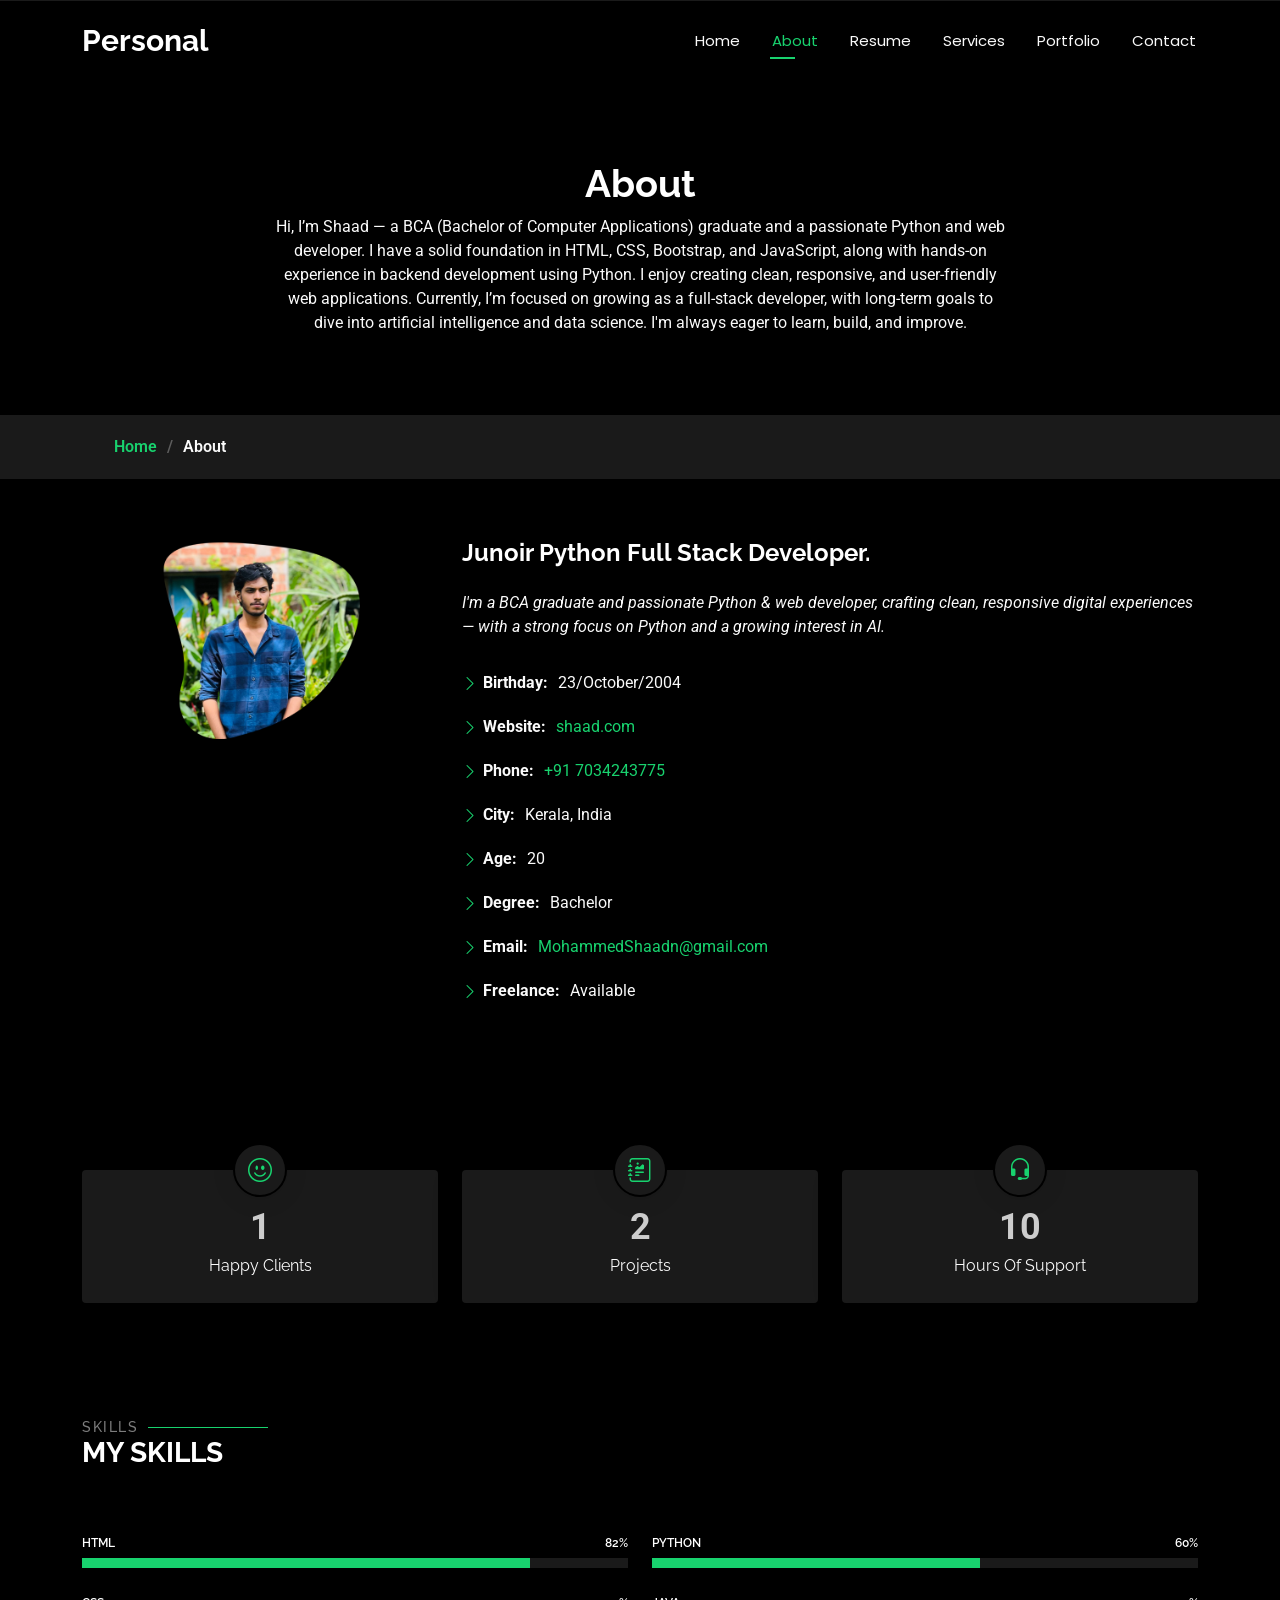
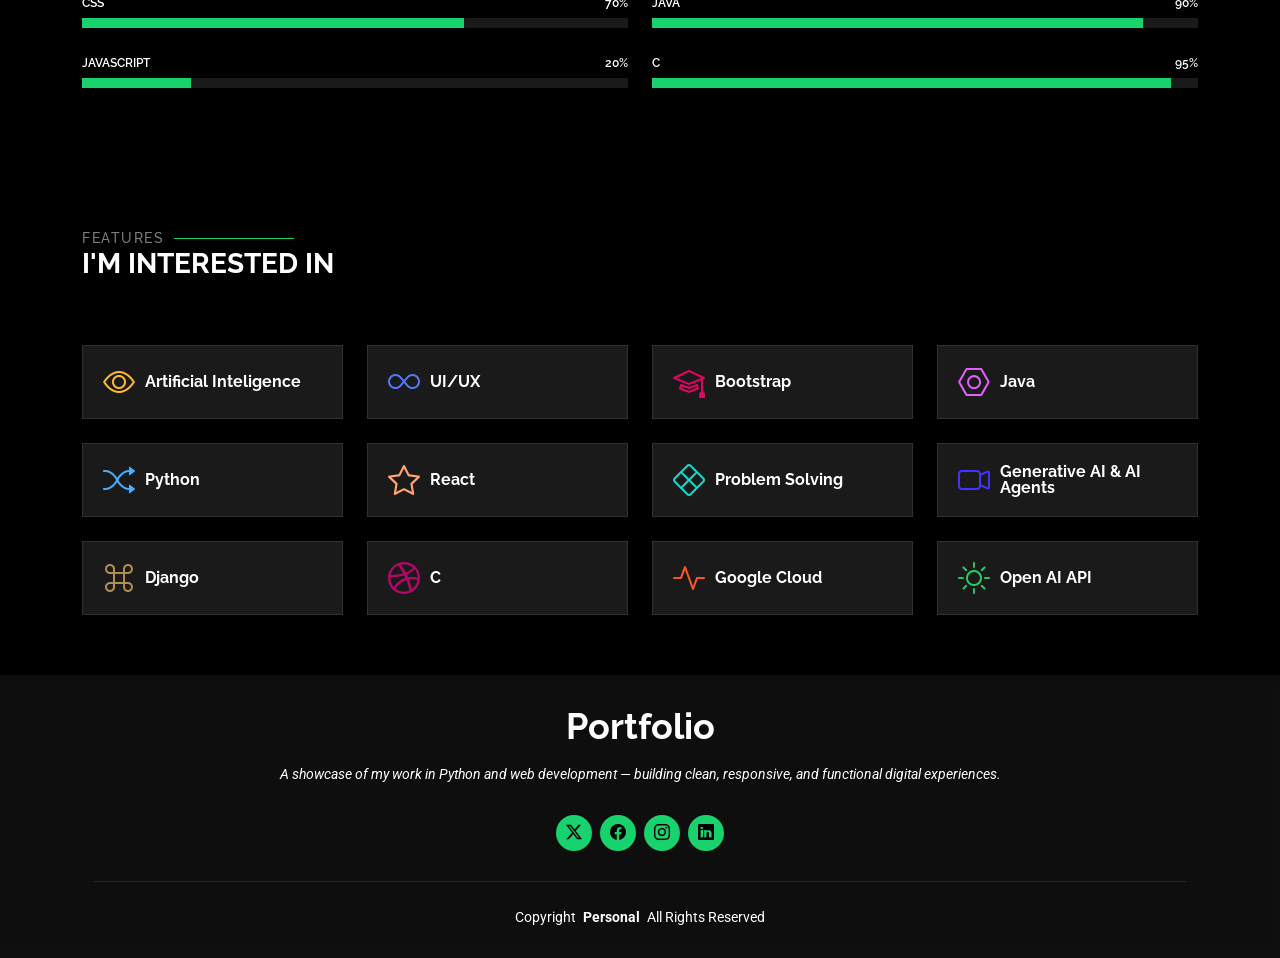
==== commit 5696f93a: "Updated project with new features" ====
--- a/about.html
+++ b/about.html
@@ -105,11 +105,10 @@
               <div class="col-lg-6">
                 <ul>
                   <li><i class="bi bi-chevron-right"></i> <strong>Birthday:</strong> <span>23/October/2004</span></li>
-                  <li><i class="bi bi-chevron-right"></i> <strong>Website:</strong> <span>www.example.com</span></li>
+                  <li><i class="bi bi-chevron-right"></i> <strong>Website:</strong> <a href="https://shaad4.github.io/Portfolio/about.html"><span>shaad.com</span></a></li>
                   <li><i class="bi bi-chevron-right"></i> <strong>Phone:</strong><a href="tel:+917034243775"> <span>+91 7034243775</span></li></a>
                   <li><i class="bi bi-chevron-right"></i> <strong>City:</strong> <span>Kerala, India</span></li>
                 </ul>
-              </div>
               <div class="col-lg-6">
                 <ul>
                   <li><i class="bi bi-chevron-right"></i> <strong>Age:</strong> <span>20</span></li>
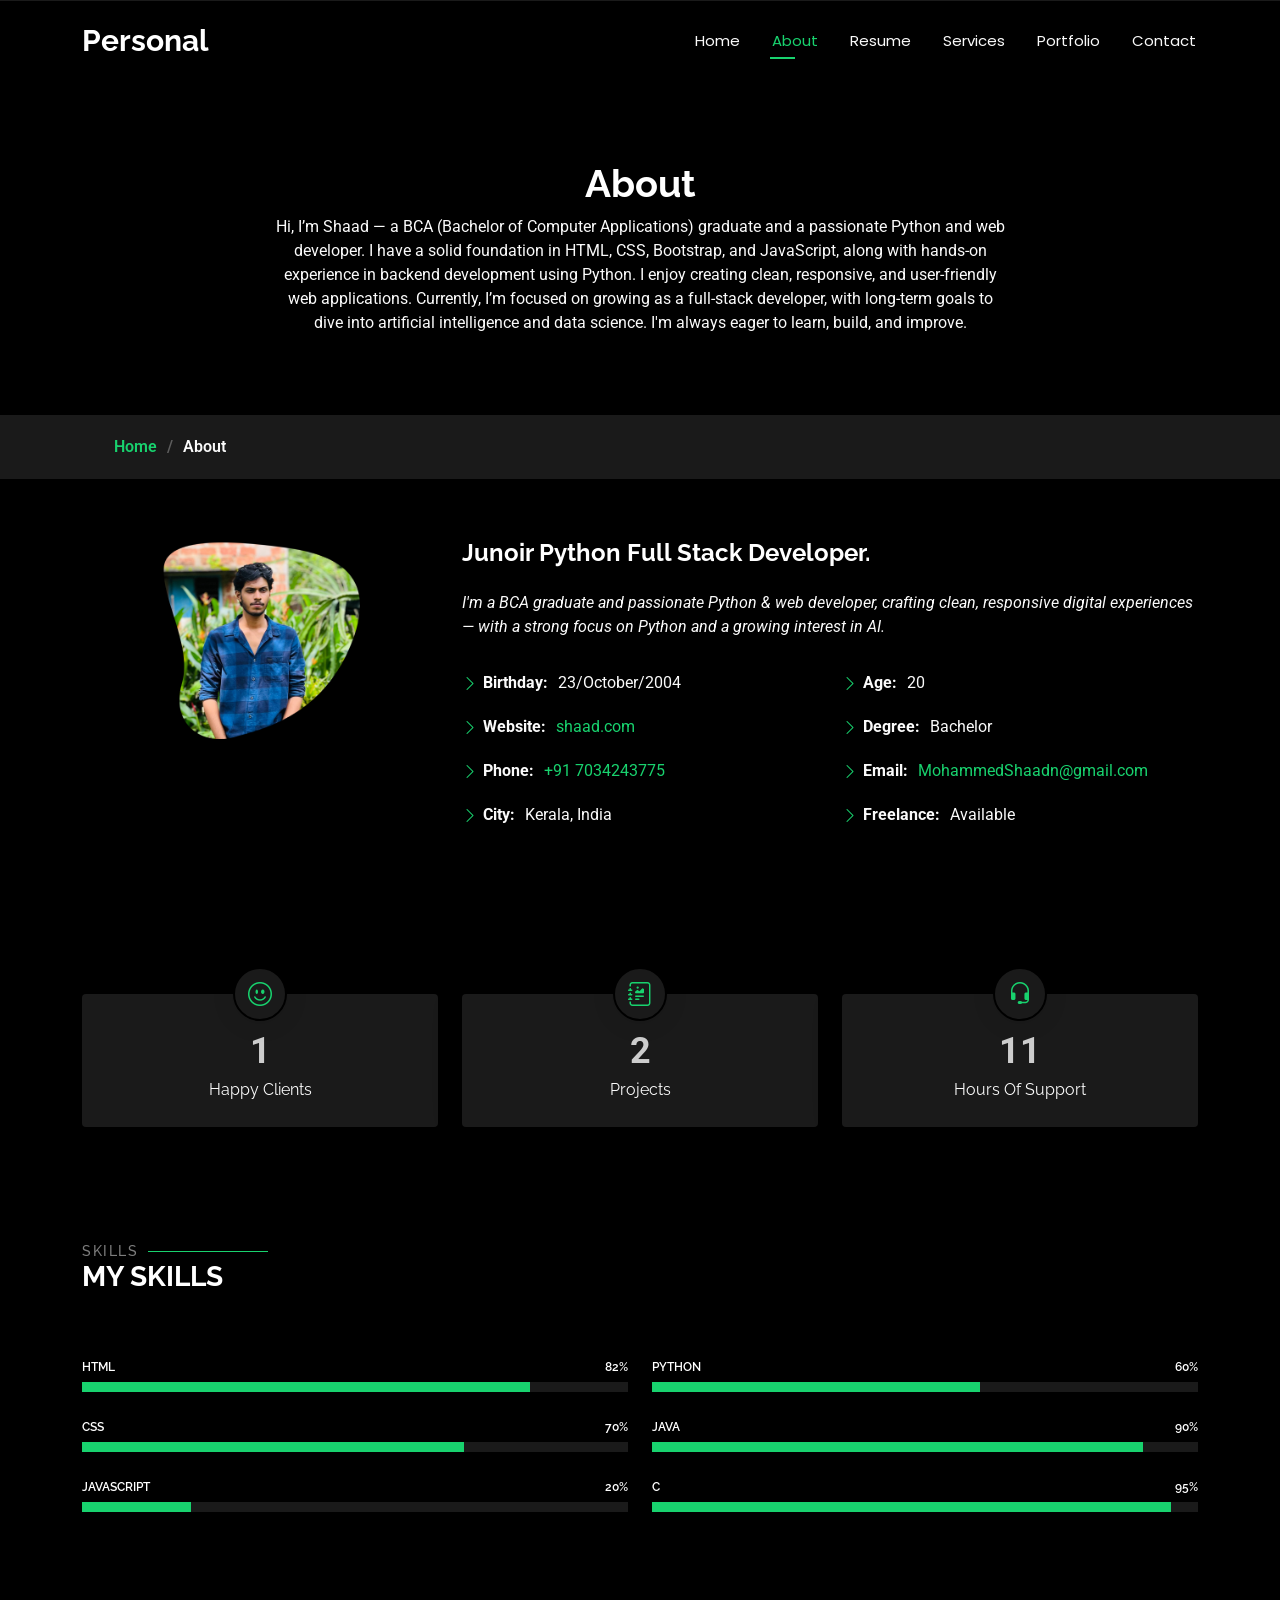
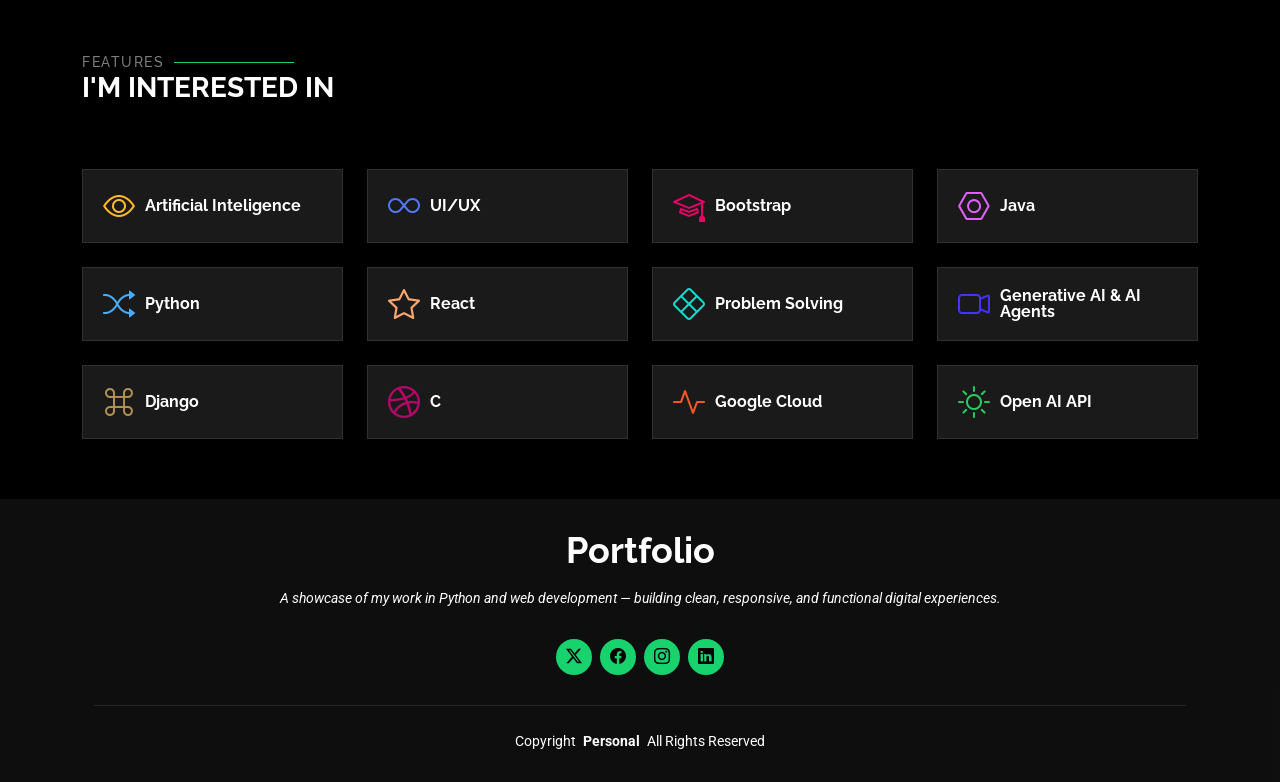
==== commit 11db5fdf: "Updated project with new features" ====
--- a/about.html
+++ b/about.html
@@ -109,6 +109,7 @@
                   <li><i class="bi bi-chevron-right"></i> <strong>Phone:</strong><a href="tel:+917034243775"> <span>+91 7034243775</span></li></a>
                   <li><i class="bi bi-chevron-right"></i> <strong>City:</strong> <span>Kerala, India</span></li>
                 </ul>
+              </div>
               <div class="col-lg-6">
                 <ul>
                   <li><i class="bi bi-chevron-right"></i> <strong>Age:</strong> <span>20</span></li>
